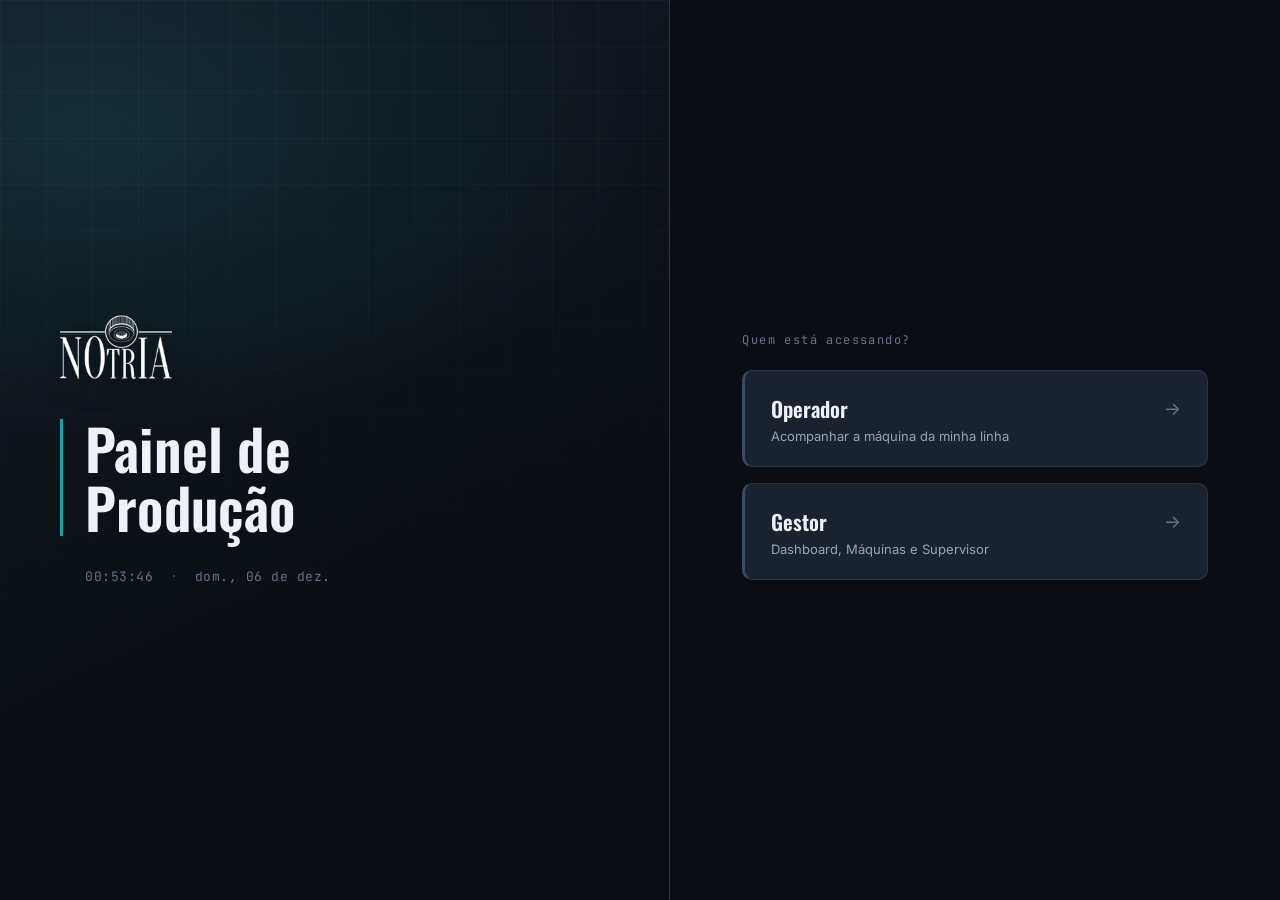
==== index/index.html @ 94415c43 "Add files via upload" ====
<!DOCTYPE html>
<html lang="pt-BR">
<head>
  <meta charset="UTF-8">
  <meta name="viewport" content="width=device-width, initial-scale=1.0">
  <title>Painel de Produção · Login</title>
  <link rel="stylesheet" href="../shared/theme.css">
  <link rel="stylesheet" href="index.css">
  <script src="../shared/auth.js"></script>
</head>
<body class="login-body">

  <div class="login-split">

    <div class="login-brand">
      <div class="login-brand-inner">
        <img src="../shared/img/logo-notria.png" alt="Notria" class="login-logo">

        <h1 class="login-heading">
          Painel de<br>Produção
        </h1>

        <div class="login-meta">
          <span id="login-relogio">--:--:--</span>
          <span class="login-meta-sep">·</span>
          <span id="login-data">--</span>
        </div>
      </div>
    </div>

    <div class="login-acesso">

      <p class="login-pergunta">Quem está acessando?</p>

      <button class="acesso-opcao" data-selecionar-papel="operador">
        <div class="acesso-opcao-topo">
          <span class="acesso-opcao-nome">Operador</span>
          <span class="acesso-opcao-seta">&rarr;</span>
        </div>
        <span class="acesso-opcao-desc">Acompanhar a máquina da minha linha</span>
      </button>

      <div class="acesso-opcao acesso-opcao-gestor" id="card-gestor">
        <div class="acesso-opcao-topo">
          <span class="acesso-opcao-nome">Gestor</span>
          <span class="acesso-opcao-seta" id="seta-gestor">&rarr;</span>
        </div>
        <span class="acesso-opcao-desc">Dashboard, Máquinas e Supervisor</span>

        <div class="senha-area" id="senha-area" hidden>
          <input
            type="password"
            id="input-senha-gestor"
            class="senha-input"
            placeholder="Senha do gestor"
            autocomplete="current-password"
          >
          <button class="btn senha-btn" id="btn-entrar-gestor">Entrar</button>
        </div>

        <span class="senha-erro" id="senha-erro" hidden>Senha incorreta</span>
      </div>

    </div>

  </div>

  <script src="index.js"></script>
</body>
</html>
---- shared/theme.css ----
/* =====================================================================
   EGA · PAINEL DE PRODUÇÃO — DESIGN TOKENS (paleta oficial Notria)
===================================================================== */

@import url('https://fonts.googleapis.com/css2?family=Inter:wght@400;500;600;700;800&family=Oswald:wght@500;600;700&family=JetBrains+Mono:wght@500;600;700&display=swap');

:root {
  --bg-app: #0a0e14;
  --bg-panel: #131a24;
  --bg-surface: #1a2230;
  --bg-surface-2: #212b3a;

  --border: #2a3446;
  --border-strong: #3a4a60;

  --text-primary: #eef2f8;
  --text-secondary: #97a4ba;
  --text-muted: #66748a;

  /* marca Notria: teal do logotipo + cinza metálico do rolamento */
  --accent: #17a2a0;
  --accent-hover: #2ec2bd;
  --accent-soft: rgba(23, 162, 160, 0.16);
  --accent-ink: #052422;
  --accent-2: #93a3ab;

  --status-run: #2dd36f;
  --status-run-soft: rgba(45, 211, 111, 0.14);
  --status-stop: #f0473f;
  --status-stop-soft: rgba(240, 71, 63, 0.14);
  --status-setup: #ffab00;
  --status-setup-soft: rgba(255, 171, 0, 0.14);

  --font-body: 'Inter', system-ui, sans-serif;
  --font-display: 'Oswald', 'Inter', sans-serif;
  --font-mono: 'JetBrains Mono', Consolas, monospace;

  --radius-sm: 6px;
  --radius-md: 10px;
  --radius-lg: 14px;

  --shadow-sm: 0 1px 2px rgba(0,0,0,.35);
  --shadow-md: 0 6px 20px rgba(0,0,0,.35);
}

* { box-sizing: border-box; }

body {
  margin: 0;
  font-family: var(--font-body);
  background: var(--bg-app);
  color: var(--text-primary);
  -webkit-font-smoothing: antialiased;
}

h1, h2, h3 { font-family: var(--font-display); margin: 0; }

::-webkit-scrollbar { width: 10px; height: 10px; }
::-webkit-scrollbar-track { background: var(--bg-panel); }
::-webkit-scrollbar-thumb { background: var(--border-strong); border-radius: 20px; }
::-webkit-scrollbar-thumb:hover { background: var(--accent); }

/* =====================================================================
   TOPBAR — usada em todas as páginas internas
===================================================================== */

.topbar {
  display: flex;
  align-items: center;
  justify-content: space-between;
  gap: 20px;
  padding: 14px 28px;
  background: linear-gradient(180deg, var(--bg-panel), var(--bg-app));
  border-bottom: 1px solid var(--border);
  flex-wrap: wrap;
}

.brand {
  display: flex;
  align-items: center;
  gap: 14px;
}

.brand img {
  height: 40px;
  width: auto;
  filter: drop-shadow(0 2px 6px rgba(0,0,0,.5));
}

.brand h1 {
  font-size: 18px;
  font-weight: 600;
  letter-spacing: .3px;
}

.brand span {
  display: block;
  font-family: var(--font-mono);
  font-size: 10px;
  letter-spacing: 1.5px;
  color: var(--accent);
  font-weight: 600;
  margin-top: 2px;
}

.nav-menu {
  display: flex;
  gap: 4px;
  flex-wrap: wrap;
}

.menu-btn {
  font-family: var(--font-body);
  font-weight: 600;
  font-size: 13px;
  color: var(--text-secondary);
  background: transparent;
  border: 1px solid transparent;
  border-radius: var(--radius-sm);
  padding: 8px 14px;
  cursor: pointer;
  text-decoration: none;
  transition: all .16s ease;
  display: inline-flex;
  align-items: center;
  gap: 6px;
}

.menu-btn:hover {
  color: var(--text-primary);
  background: var(--bg-surface);
}

.menu-btn.active {
  color: var(--accent-ink);
  background: linear-gradient(180deg, var(--accent-hover), var(--accent));
  box-shadow: 0 0 0 1px rgba(23,162,160,.3), 0 8px 24px rgba(23,162,160,.14);
}

.topbar-right {
  display: flex;
  align-items: center;
  gap: 12px;
}

.status-pill,
.time-badge {
  display: flex;
  align-items: center;
  gap: 8px;
  padding: 6px 14px;
  border-radius: 999px;
  background: var(--bg-surface);
  border: 1px solid var(--border);
  font-family: var(--font-mono);
  font-size: 12px;
  color: var(--text-secondary);
  white-space: nowrap;
}

.status-pill .dot {
  width: 8px;
  height: 8px;
  border-radius: 50%;
  background: var(--status-setup);
  box-shadow: 0 0 0 3px var(--status-setup-soft);
}

.status-pill.online .dot {
  background: var(--status-run);
  box-shadow: 0 0 0 3px var(--status-run-soft);
}

.status-pill.erro .dot {
  background: var(--status-stop);
  box-shadow: 0 0 0 3px var(--status-stop-soft);
}

.time-badge strong { color: var(--text-primary); }

/* =====================================================================
   LAYOUT GERAL
===================================================================== */

.main {
  max-width: 1320px;
  margin: 0 auto;
  padding: 28px;
}

.page-title {
  position: relative;
  padding-left: 14px;
  margin-bottom: 22px;
}

.page-title::before {
  content: "";
  position: absolute;
  left: 0; top: 2px; bottom: 2px;
  width: 3px;
  border-radius: 3px;
  background: linear-gradient(180deg, var(--accent), var(--accent-2));
}

.page-title h2 {
  font-size: 20px;
  font-weight: 600;
}

.page-title p {
  color: var(--text-secondary);
  font-size: 13px;
  margin-top: 4px;
}

/* =====================================================================
   KPIs
===================================================================== */

.kpi-row {
  display: grid;
  grid-template-columns: repeat(auto-fit, minmax(150px, 1fr));
  gap: 16px;
  margin-bottom: 24px;
}

.kpi {
  display: flex;
  flex-direction: column;
  justify-content: center;
  min-height: 92px;
  background: var(--bg-surface);
  border: 1px solid var(--border);
  border-left: 3px solid var(--border-strong);
  border-radius: var(--radius-lg);
  padding: 16px 18px;
  box-shadow: var(--shadow-sm);
}

.kpi.rodando { border-left-color: var(--status-run); }
.kpi.parada { border-left-color: var(--status-stop); }
.kpi.setup { border-left-color: var(--status-setup); }
.kpi.info { border-left-color: var(--accent); }

.kpi-label {
  display: block;
  font-family: var(--font-mono);
  font-size: 10px;
  letter-spacing: 1.2px;
  color: var(--text-muted);
  margin-bottom: 6px;
}

.kpi strong {
  font-family: var(--font-display);
  font-size: 26px;
  font-weight: 600;
  line-height: 1.15;
}

/* cards com valor em texto (nome de linha + %), não um número puro —
   fonte menor e mais compacta pra não quebrar em 2-3 linhas feias */
.kpi-texto strong {
  font-size: 17px;
  line-height: 1.3;
}

.kpi-extra {
  display: block;
  margin-top: 6px;
  font-family: var(--font-mono);
  font-size: 10.5px;
  color: var(--text-muted);
  line-height: 1.4;
}

/* =====================================================================
   CARDS GENÉRICOS / PAINÉIS
===================================================================== */

.panel {
  background: var(--bg-surface);
  border: 1px solid var(--border);
  border-radius: var(--radius-lg);
  box-shadow: var(--shadow-sm);
  padding: 20px;
}

/* espaçamento automático entre qualquer bloco direto da área principal
   (painel, grid de painéis lado a lado, seção de KPIs etc.) — cobre
   painéis soltos e wrappers de grid (ex.: .grid-2col-producao) sem
   precisar listar cada classe. Como .main é um bloco normal (não
   grid/flex), margens adjacentes colapsam, então isso não soma com
   o margin-bottom do .page-title, só usa o maior dos dois. */
.main > * + * {
  margin-top: 20px;
}

.panel-header {
  display: flex;
  align-items: center;
  justify-content: space-between;
  margin-bottom: 14px;
  gap: 10px;
  flex-wrap: wrap;
}

.panel-header h3 {
  font-size: 15px;
  font-weight: 600;
}

.panel-header p {
  color: var(--text-secondary);
  font-size: 12px;
  margin-top: 2px;
}

/* =====================================================================
   TABELAS
===================================================================== */

table.data-table {
  width: 100%;
  border-collapse: collapse;
  font-size: 13px;
}

table.data-table th {
  text-align: left;
  font-family: var(--font-mono);
  font-size: 10.5px;
  letter-spacing: .8px;
  color: var(--text-muted);
  padding: 10px 12px;
  border-bottom: 1px solid var(--border);
  white-space: nowrap;
}

table.data-table td {
  padding: 10px 12px;
  border-bottom: 1px solid var(--border);
  color: var(--text-secondary);
  vertical-align: middle;
}

table.data-table tr:hover td {
  background: var(--bg-surface-2);
}

table.data-table td.strong {
  color: var(--text-primary);
  font-family: var(--font-mono);
  font-weight: 600;
}

/* =====================================================================
   BADGES DE STATUS
===================================================================== */

.badge {
  display: inline-block;
  font-family: var(--font-mono);
  font-size: 10.5px;
  font-weight: 600;
  letter-spacing: .6px;
  padding: 3px 10px;
  border-radius: 999px;
}

.badge.rodando { background: var(--status-run-soft); color: var(--status-run); }
.badge.parada { background: var(--status-stop-soft); color: var(--status-stop); }
.badge.setup { background: var(--status-setup-soft); color: var(--status-setup); }
.badge.info { background: var(--accent-soft); color: var(--accent); }

/* =====================================================================
   BOTÕES / CONTROLES
===================================================================== */

.btn,
select.select-input,
input.input {
  font-family: var(--font-body);
  font-weight: 600;
  font-size: 13px;
  border-radius: var(--radius-sm);
  border: 1px solid var(--border);
  background: var(--bg-surface);
  color: var(--text-secondary);
  padding: 8px 14px;
  cursor: pointer;
  transition: all .16s ease;
}

.btn:hover,
.btn.active {
  border-color: var(--accent);
  color: var(--text-primary);
}

.btn.active {
  background: var(--accent);
  color: var(--accent-ink);
}

select.select-input,
input.input {
  cursor: default;
}

.empty-message {
  color: var(--text-muted);
  padding: 40px;
  text-align: center;
  grid-column: 1 / -1;
}

a { color: inherit; }
---- index/index.css ----
/* =====================================================================
   TELA DE LOGIN — split-screen industrial
===================================================================== */

.login-body {
  height: 100vh;
  overflow: hidden;
}

.login-split {
  display: grid;
  grid-template-columns: 1.1fr 1fr;
  height: 100vh;
}

/* ---------------- Lado esquerdo: identidade ---------------- */

.login-brand {
  position: relative;
  display: flex;
  align-items: center;
  padding: 60px;
  background:
    radial-gradient(900px 500px at 15% 15%, var(--accent-soft), transparent 60%),
    linear-gradient(155deg, var(--bg-panel) 0%, var(--bg-app) 65%);
  border-right: 1px solid var(--border);
  overflow: hidden;
}

.login-brand::after {
  content: "";
  position: absolute;
  inset: 0;
  background-image:
    linear-gradient(rgba(255,255,255,.03) 1px, transparent 1px),
    linear-gradient(90deg, rgba(255,255,255,.03) 1px, transparent 1px);
  background-size: 46px 46px;
  mask-image: linear-gradient(180deg, black, transparent 85%);
}

.login-brand-inner {
  position: relative;
  z-index: 1;
}

.login-logo {
  height: 64px;
  width: auto;
  filter: drop-shadow(0 4px 14px rgba(0,0,0,.5));
  margin-bottom: 36px;
}

.login-heading {
  font-family: var(--font-display);
  font-size: 56px;
  font-weight: 600;
  line-height: 1.05;
  color: var(--text-primary);
  letter-spacing: .2px;
  border-left: 3px solid var(--accent);
  padding-left: 22px;
}

.login-meta {
  margin-top: 32px;
  padding-left: 25px;
  font-family: var(--font-mono);
  font-size: 13px;
  color: var(--text-muted);
  letter-spacing: .5px;
}

.login-meta-sep {
  margin: 0 8px;
  color: var(--border-strong);
}

/* ---------------- Lado direito: seleção de acesso ---------------- */

.login-acesso {
  display: flex;
  flex-direction: column;
  justify-content: center;
  gap: 16px;
  padding: 60px 72px;
}

.login-pergunta {
  font-family: var(--font-mono);
  font-size: 12px;
  letter-spacing: 1.4px;
  color: var(--text-muted);
  margin-bottom: 6px;
}

.acesso-opcao {
  display: block;
  width: 100%;
  text-align: left;
  font: inherit;
  cursor: pointer;
  background: var(--bg-surface);
  border: 1px solid var(--border);
  border-left: 3px solid var(--border-strong);
  border-radius: var(--radius-md);
  padding: 22px 26px;
  transition: border-color .16s ease, transform .16s ease, background .16s ease;
}

.acesso-opcao:hover {
  border-color: var(--accent);
  border-left-color: var(--accent);
  background: var(--bg-surface-hover);
  transform: translateX(4px);
}

.acesso-opcao-topo {
  display: flex;
  align-items: center;
  justify-content: space-between;
}

.acesso-opcao-nome {
  font-family: var(--font-display);
  font-size: 21px;
  font-weight: 600;
  color: var(--text-primary);
}

.acesso-opcao-seta {
  color: var(--text-muted);
  font-size: 18px;
  transition: transform .16s ease, color .16s ease;
}

.acesso-opcao:hover .acesso-opcao-seta {
  color: var(--accent);
  transform: translateX(4px);
}

.acesso-opcao-desc {
  display: block;
  margin-top: 4px;
  font-size: 13px;
  color: var(--text-secondary);
}

.acesso-opcao-gestor-aberto {
  cursor: default;
}

.acesso-opcao-gestor-aberto:hover {
  transform: none;
  border-left-color: var(--accent);
}

/* ---------------- Campo de senha do Gestor ---------------- */

.senha-area {
  display: flex;
  gap: 8px;
  margin-top: 16px;
}

.senha-area[hidden] {
  display: none;
}

.senha-input {
  flex: 1;
  min-width: 0;
  background: var(--bg-app);
  border: 1px solid var(--border);
  border-radius: var(--radius-sm);
  padding: 10px 12px;
  font-family: var(--font-body);
  font-size: 13px;
  color: var(--text-primary);
}

.senha-input:focus {
  outline: none;
  border-color: var(--accent);
}

.senha-btn {
  padding: 10px 18px;
  font-size: 13px;
  white-space: nowrap;
}

.senha-erro {
  display: block;
  margin-top: 10px;
  font-size: 11.5px;
  color: var(--status-stop);
}

.senha-erro[hidden] {
  display: none;
}

/* ---------------- Responsivo ---------------- */

@media (max-width: 860px) {

  .login-body {
    height: auto;
    overflow: auto;
  }

  .login-split {
    grid-template-columns: 1fr;
    height: auto;
    min-height: 100vh;
  }

  .login-brand {
    padding: 40px 32px;
    border-right: none;
    border-bottom: 1px solid var(--border);
  }

  .login-heading {
    font-size: 38px;
  }

  .login-acesso {
    padding: 32px;
  }
}
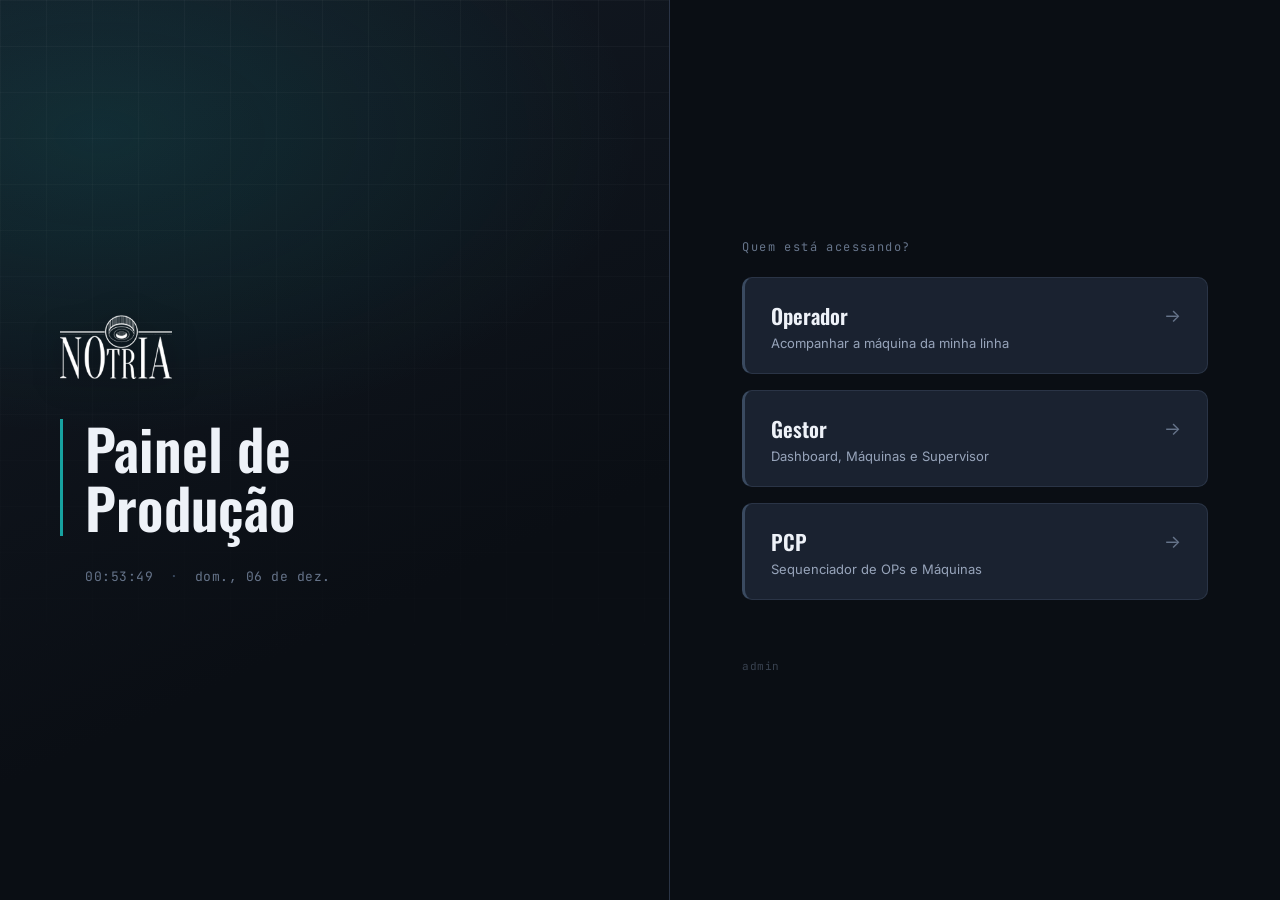
==== commit 61e2aa4c: "Add files via upload" ====
--- a/index/index.html
+++ b/index/index.html
@@ -61,6 +61,44 @@
         <span class="senha-erro" id="senha-erro" hidden>Senha incorreta</span>
       </div>
 
+      <div class="acesso-opcao acesso-opcao-gestor" id="card-pcp">
+        <div class="acesso-opcao-topo">
+          <span class="acesso-opcao-nome">PCP</span>
+          <span class="acesso-opcao-seta" id="seta-pcp">&rarr;</span>
+        </div>
+        <span class="acesso-opcao-desc">Sequenciador de OPs e Máquinas</span>
+
+        <div class="senha-area" id="senha-area-pcp" hidden>
+          <input
+            type="password"
+            id="input-senha-pcp"
+            class="senha-input"
+            placeholder="Senha do PCP"
+            autocomplete="current-password"
+          >
+          <button class="btn senha-btn" id="btn-entrar-pcp">Entrar</button>
+        </div>
+
+        <span class="senha-erro" id="senha-erro-pcp" hidden>Senha incorreta</span>
+      </div>
+
+      <div class="acesso-opcao-discreto" id="card-admin">
+        <span class="acesso-opcao-discreto-nome">admin</span>
+
+        <div class="senha-area senha-area-discreta" id="senha-area-admin" hidden>
+          <input
+            type="password"
+            id="input-senha-admin"
+            class="senha-input"
+            placeholder="Senha"
+            autocomplete="current-password"
+          >
+          <button class="btn senha-btn" id="btn-entrar-admin">Entrar</button>
+        </div>
+
+        <span class="senha-erro" id="senha-erro-admin" hidden>Senha incorreta</span>
+      </div>
+
     </div>
 
   </div>
--- a/index/index.css
+++ b/index/index.css
@@ -3,14 +3,14 @@
 ===================================================================== */
 
 .login-body {
-  height: 100vh;
-  overflow: hidden;
+  min-height: 100vh;
+  overflow-y: auto;
 }
 
 .login-split {
   display: grid;
   grid-template-columns: 1.1fr 1fr;
-  height: 100vh;
+  min-height: 100vh;
 }
 
 /* ---------------- Lado esquerdo: identidade ---------------- */
@@ -200,6 +200,40 @@
   display: none;
 }
 
+/* ---------------- Card discreto (Admin) ---------------- */
+/* de propósito: sem caixa, sem descrição, texto pequeno e apagado —
+   só quem já sabe que existe vai reparar */
+
+.acesso-opcao-discreto {
+  margin-top: 28px;
+  padding-top: 10px;
+  cursor: pointer;
+  width: fit-content;
+}
+
+.acesso-opcao-discreto-nome {
+  font-family: var(--font-mono);
+  font-size: 11px;
+  color: var(--text-muted);
+  opacity: .5;
+  letter-spacing: .5px;
+  transition: opacity .16s ease;
+}
+
+.acesso-opcao-discreto:hover .acesso-opcao-discreto-nome {
+  opacity: 1;
+}
+
+.senha-area-discreta {
+  width: 220px;
+}
+
+.senha-area-discreta .senha-input,
+.senha-area-discreta .senha-btn {
+  font-size: 11.5px;
+  padding: 7px 10px;
+}
+
 /* ---------------- Responsivo ---------------- */
 
 @media (max-width: 860px) {
